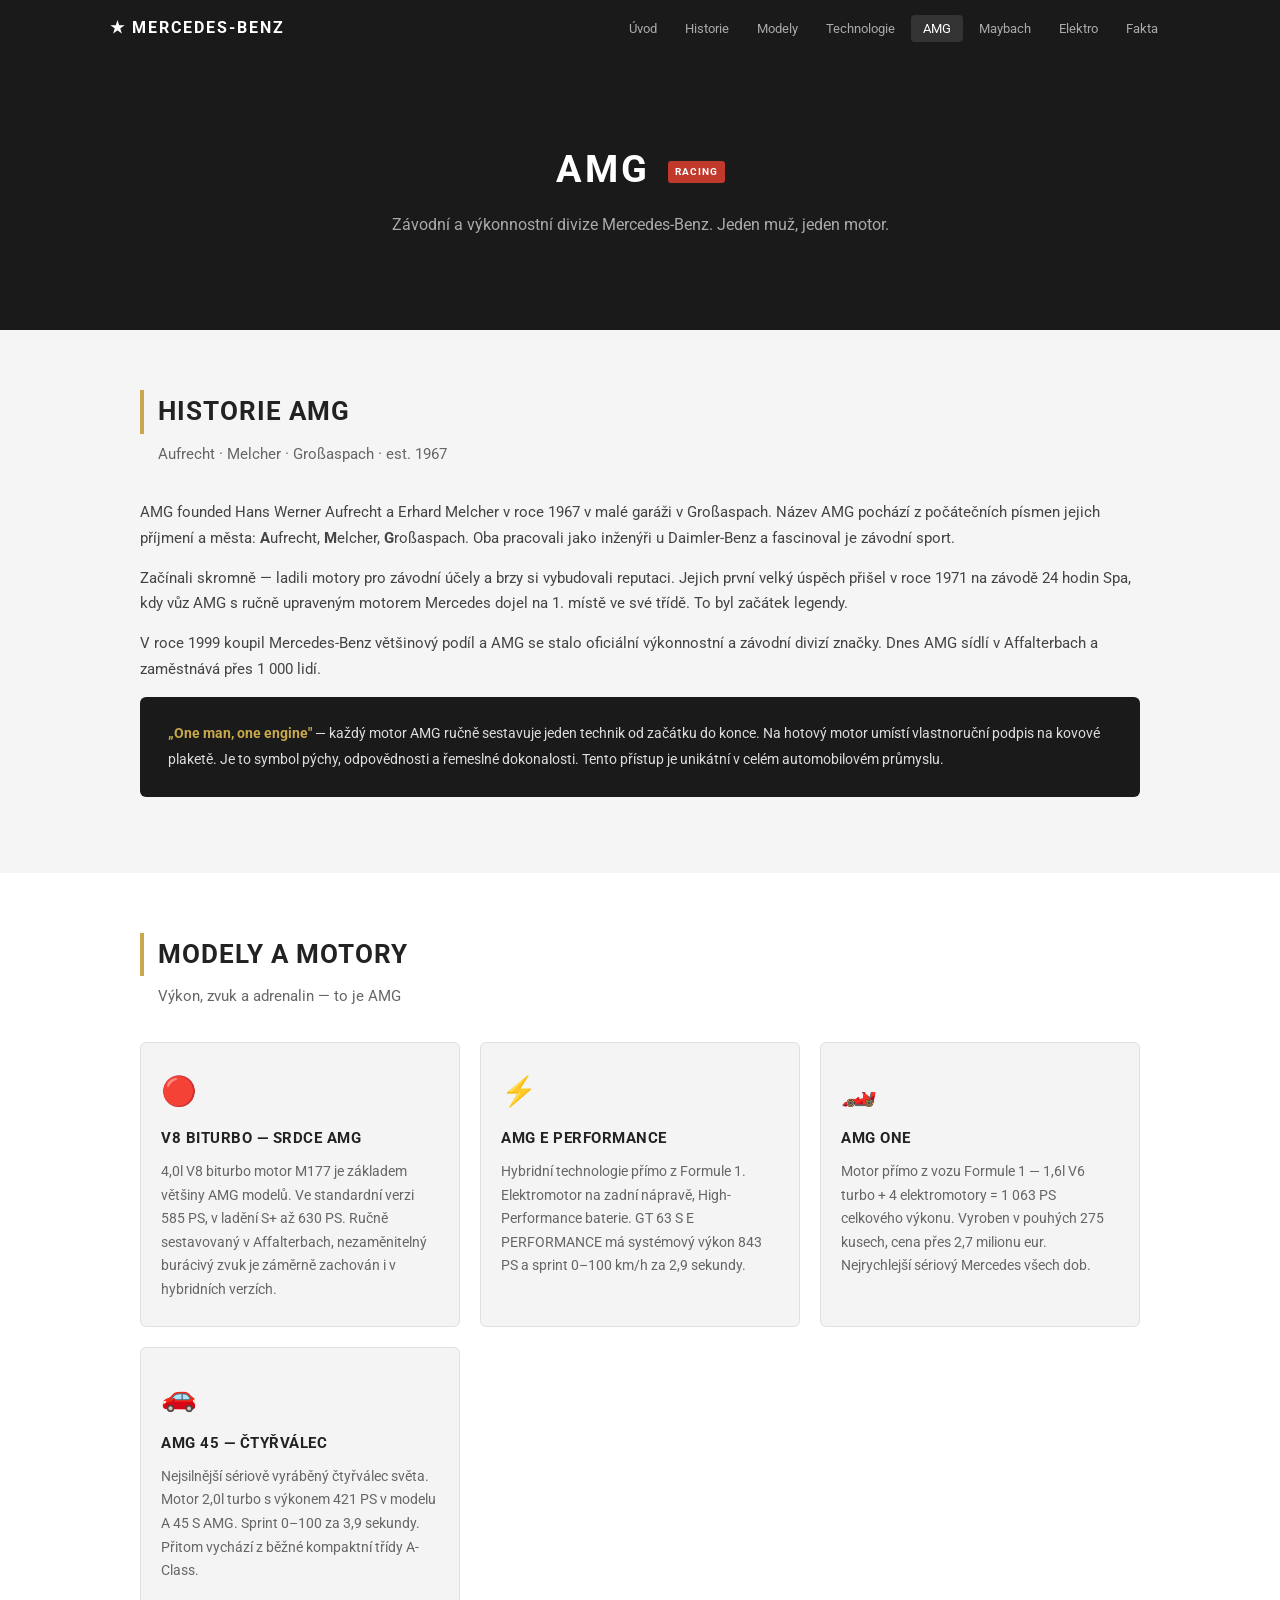
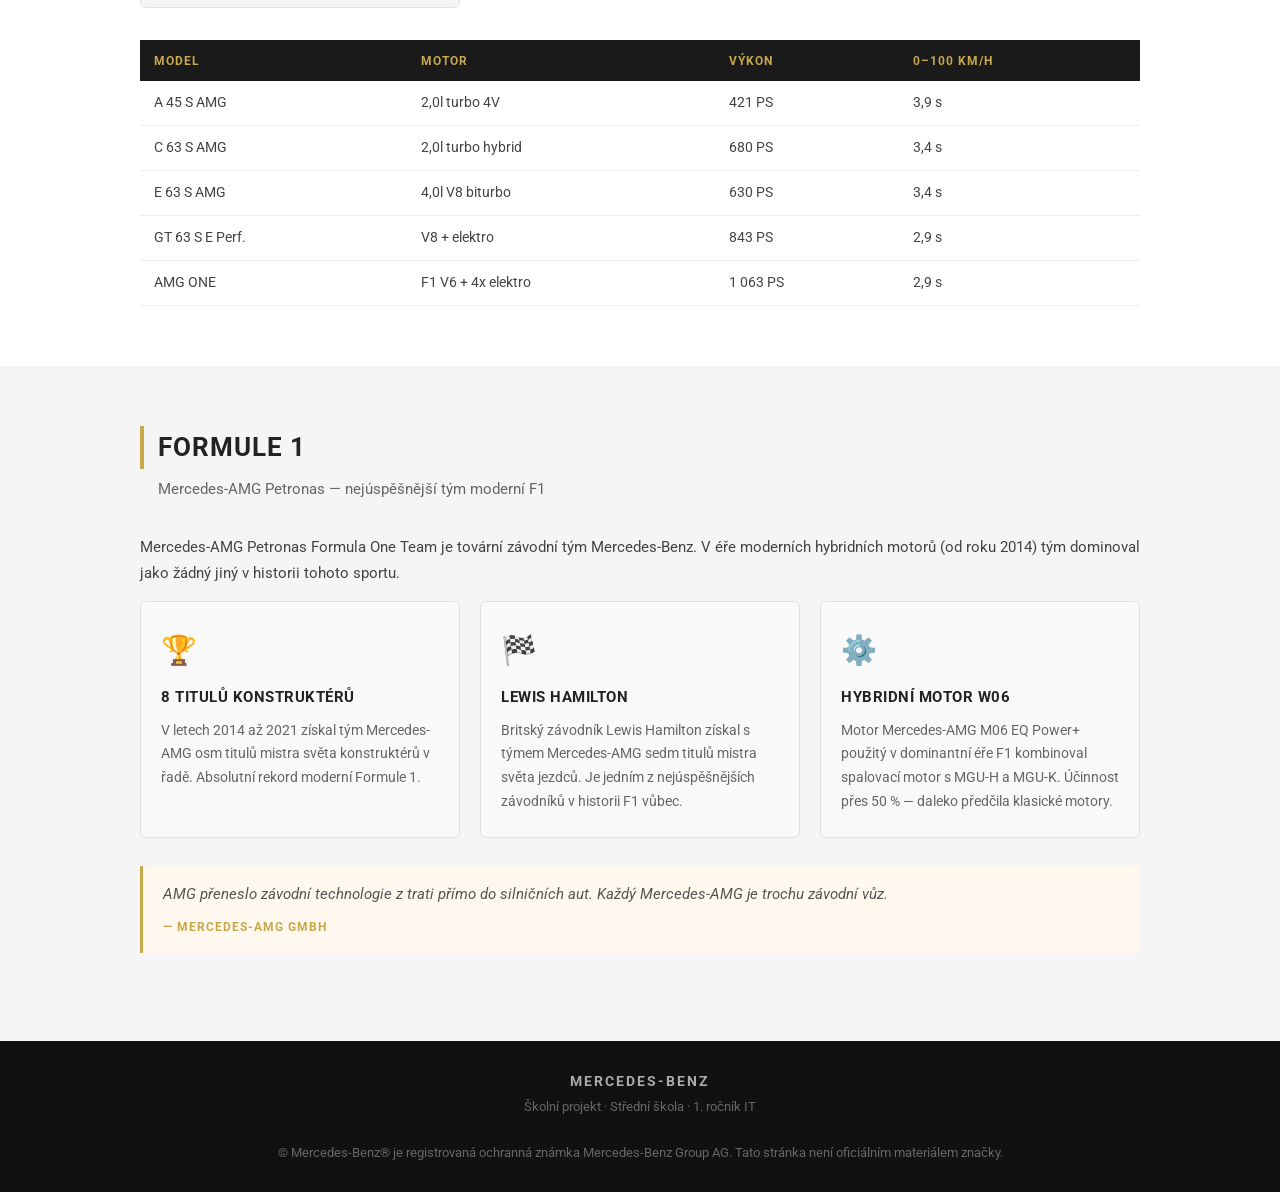
==== amg.html @ 207a14f9 "Add files via upload" ====
<!DOCTYPE html>
<html lang="cs">
<head>
  <meta charset="UTF-8" />
  <meta name="viewport" content="width=device-width, initial-scale=1.0" />
  <title>AMG — Mercedes-Benz</title>
  <link href="https://fonts.googleapis.com/css2?family=Roboto:wght@300;400;700&display=swap" rel="stylesheet" />
  <link rel="stylesheet" href="style.css" />
</head>
<body>

<nav>
  <div class="nav-inner">
    <a class="nav-logo" href="index.html">★ Mercedes-Benz</a>
    <ul class="nav-links">
      <li><a href="index.html">Úvod</a></li>
      <li><a href="historie.html">Historie</a></li>
      <li><a href="modely.html">Modely</a></li>
      <li><a href="technologie.html">Technologie</a></li>
      <li><a href="amg.html" class="active">AMG</a></li>
      <li><a href="maybach.html">Maybach</a></li>
      <li><a href="elektro.html">Elektro</a></li>
      <li><a href="fakta.html">Fakta</a></li>
    </ul>
    <button class="hamburger" onclick="toggleMenu()" aria-label="Menu">
      <span></span><span></span><span></span>
    </button>
  </div>
  <div class="mobile-menu" id="mobileMenu">
    <a href="index.html"       onclick="closeMenu()">Úvod</a>
    <a href="historie.html"    onclick="closeMenu()">Historie</a>
    <a href="modely.html"      onclick="closeMenu()">Modely</a>
    <a href="technologie.html" onclick="closeMenu()">Technologie</a>
    <a href="amg.html"         onclick="closeMenu()">AMG</a>
    <a href="maybach.html"     onclick="closeMenu()">Maybach</a>
    <a href="elektro.html"     onclick="closeMenu()">Elektro</a>
    <a href="fakta.html"       onclick="closeMenu()">Fakta</a>
  </div>
</nav>

<div class="hero">
  <h1>AMG <span class="badge badge-amg">Racing</span></h1>
  <p>Závodní a výkonnostní divize Mercedes-Benz. Jeden muž, jeden motor.</p>
</div>

<section>
  <div class="container">
    <h2 class="section-title">Historie AMG</h2>
    <p class="section-subtitle">Aufrecht · Melcher · Großaspach · est. 1967</p>

    <p>AMG founded Hans Werner Aufrecht a Erhard Melcher v roce 1967 v malé garáži v Großaspach. Název AMG pochází z počátečních písmen jejich příjmení a města: <strong>A</strong>ufrecht, <strong>M</strong>elcher, <strong>G</strong>roßaspach. Oba pracovali jako inženýři u Daimler-Benz a fascinoval je závodní sport.</p>

    <p>Začínali skromně — ladili motory pro závodní účely a brzy si vybudovali reputaci. Jejich první velký úspěch přišel v roce 1971 na závodě 24 hodin Spa, kdy vůz AMG s ručně upraveným motorem Mercedes dojel na 1. místě ve své třídě. To byl začátek legendy.</p>

    <p>V roce 1999 koupil Mercedes-Benz většinový podíl a AMG se stalo oficiální výkonnostní a závodní divizí značky. Dnes AMG sídlí v Affalterbach a zaměstnává přes 1 000 lidí.</p>

    <div class="fact-box">
      <strong>„One man, one engine"</strong> — každý motor AMG ručně sestavuje jeden technik od začátku do konce. Na hotový motor umístí vlastnoruční podpis na kovové plaketě. Je to symbol pýchy, odpovědnosti a řemeslné dokonalosti. Tento přístup je unikátní v celém automobilovém průmyslu.
    </div>
  </div>
</section>

<section>
  <div class="container">
    <h2 class="section-title">Modely a motory</h2>
    <p class="section-subtitle">Výkon, zvuk a adrenalin — to je AMG</p>

    <div class="cards">
      <div class="card">
        <div class="card-icon">🔴</div>
        <div class="card-title">V8 Biturbo — srdce AMG</div>
        <p>4,0l V8 biturbo motor M177 je základem většiny AMG modelů. Ve standardní verzi 585 PS, v ladění S+ až 630 PS. Ručně sestavovaný v Affalterbach, nezaměnitelný burácivý zvuk je záměrně zachován i v hybridních verzích.</p>
      </div>
      <div class="card">
        <div class="card-icon">⚡</div>
        <div class="card-title">AMG E PERFORMANCE</div>
        <p>Hybridní technologie přímo z Formule 1. Elektromotor na zadní nápravě, High-Performance baterie. GT 63 S E PERFORMANCE má systémový výkon 843 PS a sprint 0–100 km/h za 2,9 sekundy.</p>
      </div>
      <div class="card">
        <div class="card-icon">🏎️</div>
        <div class="card-title">AMG ONE</div>
        <p>Motor přímo z vozu Formule 1 — 1,6l V6 turbo + 4 elektromotory = 1 063 PS celkového výkonu. Vyroben v pouhých 275 kusech, cena přes 2,7 milionu eur. Nejrychlejší sériový Mercedes všech dob.</p>
      </div>
      <div class="card">
        <div class="card-icon">🚗</div>
        <div class="card-title">AMG 45 — čtyřválec</div>
        <p>Nejsilnější sériově vyráběný čtyřválec světa. Motor 2,0l turbo s výkonem 421 PS v modelu A 45 S AMG. Sprint 0–100 za 3,9 sekundy. Přitom vychází z běžné kompaktní třídy A-Class.</p>
      </div>
    </div>

    <table style="margin-top:32px">
      <thead>
        <tr>
          <th>Model</th>
          <th>Motor</th>
          <th>Výkon</th>
          <th>0–100 km/h</th>
        </tr>
      </thead>
      <tbody>
        <tr><td>A 45 S AMG</td><td>2,0l turbo 4V</td><td>421 PS</td><td>3,9 s</td></tr>
        <tr><td>C 63 S AMG</td><td>2,0l turbo hybrid</td><td>680 PS</td><td>3,4 s</td></tr>
        <tr><td>E 63 S AMG</td><td>4,0l V8 biturbo</td><td>630 PS</td><td>3,4 s</td></tr>
        <tr><td>GT 63 S E Perf.</td><td>V8 + elektro</td><td>843 PS</td><td>2,9 s</td></tr>
        <tr><td>AMG ONE</td><td>F1 V6 + 4x elektro</td><td>1 063 PS</td><td>2,9 s</td></tr>
      </tbody>
    </table>
  </div>
</section>

<section>
  <div class="container">
    <h2 class="section-title">Formule 1</h2>
    <p class="section-subtitle">Mercedes-AMG Petronas — nejúspěšnější tým moderní F1</p>

    <p>Mercedes-AMG Petronas Formula One Team je tovární závodní tým Mercedes-Benz. V éře moderních hybridních motorů (od roku 2014) tým dominoval jako žádný jiný v historii tohoto sportu.</p>

    <div class="cards">
      <div class="card">
        <div class="card-icon">🏆</div>
        <div class="card-title">8 titulů konstruktérů</div>
        <p>V letech 2014 až 2021 získal tým Mercedes-AMG osm titulů mistra světa konstruktérů v řadě. Absolutní rekord moderní Formule 1.</p>
      </div>
      <div class="card">
        <div class="card-icon">🏁</div>
        <div class="card-title">Lewis Hamilton</div>
        <p>Britský závodník Lewis Hamilton získal s týmem Mercedes-AMG sedm titulů mistra světa jezdců. Je jedním z nejúspěšnějších závodníků v historii F1 vůbec.</p>
      </div>
      <div class="card">
        <div class="card-icon">⚙️</div>
        <div class="card-title">Hybridní motor W06</div>
        <p>Motor Mercedes-AMG M06 EQ Power+ použitý v dominantní éře F1 kombinoval spalovací motor s MGU-H a MGU-K. Účinnost přes 50 % — daleko předčila klasické motory.</p>
      </div>
    </div>

    <blockquote>
      AMG přeneslo závodní technologie z trati přímo do silničních aut. Každý Mercedes-AMG je trochu závodní vůz.
      <cite>— Mercedes-AMG GmbH</cite>
    </blockquote>
  </div>
</section>

<footer>
  <strong style="color:#aaa;letter-spacing:2px;font-size:0.9rem">MERCEDES-BENZ</strong><br>
  <span>Školní projekt · Střední škola · 1. ročník IT</span><br><br>
  <span>© Mercedes-Benz® je registrovaná ochranná známka Mercedes-Benz Group AG. Tato stránka není oficiálním materiálem značky.</span>
</footer>

<script>
  function toggleMenu() { document.getElementById('mobileMenu').classList.toggle('open'); }
  function closeMenu()  { document.getElementById('mobileMenu').classList.remove('open'); }
</script>
</body>
</html>
---- style.css ----
* {
  margin: 0;
  padding: 0;
  box-sizing: border-box;
}

body {
  font-family: 'Roboto', sans-serif;
  font-weight: 400;
  background: #f5f5f5;
  color: #222;
  line-height: 1.7;
}

nav {
  background: #1a1a1a;
  position: sticky;
  top: 0;
  z-index: 100;
}

.nav-inner {
  max-width: 1100px;
  margin: 0 auto;
  display: flex;
  align-items: center;
  justify-content: space-between;
  padding: 0 20px;
  height: 56px;
}

.nav-logo {
  color: #fff;
  font-weight: 700;
  font-size: 1rem;
  letter-spacing: 2px;
  text-transform: uppercase;
  text-decoration: none;
}

.nav-links {
  list-style: none;
  display: flex;
  gap: 4px;
}

.nav-links a {
  color: #aaa;
  text-decoration: none;
  font-size: 0.82rem;
  padding: 6px 12px;
  border-radius: 4px;
  transition: background 0.2s, color 0.2s;
}

.nav-links a:hover,
.nav-links a.active {
  background: #333;
  color: #fff;
}

.hamburger {
  display: none;
  flex-direction: column;
  gap: 5px;
  cursor: pointer;
  background: none;
  border: none;
  padding: 4px;
}
.hamburger span {
  display: block;
  width: 24px;
  height: 2px;
  background: #fff;
}

.mobile-menu {
  display: none;
  background: #1a1a1a;
  padding: 10px 20px 16px;
}
.mobile-menu.open { display: block; }
.mobile-menu a {
  display: block;
  color: #ccc;
  text-decoration: none;
  padding: 10px 0;
  border-bottom: 1px solid #2a2a2a;
  font-size: 0.9rem;
}

.hero {
  background: #1a1a1a;
  color: #fff;
  text-align: center;
  padding: 80px 20px 60px;
}

.hero h1 {
  font-size: 2.4rem;
  font-weight: 700;
  letter-spacing: 3px;
  text-transform: uppercase;
  margin-bottom: 10px;
}

.hero p {
  color: #aaa;
  font-size: 1rem;
  max-width: 560px;
  margin: 0 auto 32px;
}

section {
  padding: 60px 20px;
}

.container {
  max-width: 1000px;
  margin: 0 auto;
}

.section-title {
  font-size: 1.6rem;
  font-weight: 700;
  margin-bottom: 8px;
  text-transform: uppercase;
  letter-spacing: 1px;
  border-left: 4px solid #c8a84b;
  padding-left: 14px;
}

.section-subtitle {
  color: #666;
  margin-bottom: 32px;
  font-size: 0.95rem;
  padding-left: 18px;
}

section:nth-child(even) {
  background: #fff;
}

p {
  margin-bottom: 14px;
  color: #444;
  font-size: 0.95rem;
}

.timeline {
  border-left: 2px solid #ddd;
  padding-left: 28px;
  margin-top: 8px;
}

.tl-item {
  position: relative;
  margin-bottom: 32px;
}

.tl-item::before {
  content: '';
  position: absolute;
  left: -35px;
  top: 5px;
  width: 12px;
  height: 12px;
  border-radius: 50%;
  background: #c8a84b;
  border: 2px solid #fff;
  box-shadow: 0 0 0 2px #c8a84b;
}

.tl-year {
  font-size: 0.75rem;
  font-weight: 700;
  color: #c8a84b;
  text-transform: uppercase;
  letter-spacing: 2px;
  margin-bottom: 4px;
}

.tl-heading {
  font-size: 1rem;
  font-weight: 700;
  color: #222;
  margin-bottom: 6px;
}

.tl-text {
  font-size: 0.9rem;
  color: #555;
  line-height: 1.7;
}

.cards {
  display: grid;
  grid-template-columns: repeat(auto-fit, minmax(260px, 1fr));
  gap: 20px;
  margin-top: 8px;
}

.card {
  background: #f9f9f9;
  border: 1px solid #e0e0e0;
  border-radius: 6px;
  padding: 24px 20px;
  transition: box-shadow 0.2s;
}

section:nth-child(even) .card {
  background: #f4f4f4;
}

.card:hover {
  box-shadow: 0 4px 16px rgba(0,0,0,0.08);
}

.card-icon {
  font-size: 1.8rem;
  margin-bottom: 10px;
}

.card-title {
  font-weight: 700;
  font-size: 0.95rem;
  margin-bottom: 8px;
  text-transform: uppercase;
  letter-spacing: 0.5px;
}

.card p {
  font-size: 0.87rem;
  color: #666;
  margin: 0;
}

table {
  width: 100%;
  border-collapse: collapse;
  font-size: 0.88rem;
  margin-top: 8px;
}

th {
  background: #1a1a1a;
  color: #c8a84b;
  text-align: left;
  padding: 10px 14px;
  font-size: 0.78rem;
  letter-spacing: 1px;
  text-transform: uppercase;
}

td {
  padding: 10px 14px;
  border-bottom: 1px solid #eee;
  color: #444;
}

tr:hover td {
  background: #fafafa;
}

section:nth-child(even) tr:hover td {
  background: #f0f0f0;
}

.fact-box {
  background: #1a1a1a;
  color: #ddd;
  border-radius: 6px;
  padding: 24px 28px;
  margin-bottom: 16px;
  font-size: 0.9rem;
  line-height: 1.8;
}

.fact-box strong {
  color: #c8a84b;
}

.numbers {
  display: flex;
  flex-wrap: wrap;
  gap: 0;
  border: 1px solid #e0e0e0;
  border-radius: 6px;
  overflow: hidden;
  margin-bottom: 32px;
}

.num-item {
  flex: 1 1 140px;
  text-align: center;
  padding: 24px 16px;
  border-right: 1px solid #e0e0e0;
}

.num-item:last-child { border-right: none; }

.num-val {
  font-size: 1.8rem;
  font-weight: 700;
  color: #1a1a1a;
}

.num-lbl {
  font-size: 0.72rem;
  color: #888;
  text-transform: uppercase;
  letter-spacing: 1px;
  margin-top: 4px;
}

.badge {
  display: inline-block;
  font-size: 0.65rem;
  font-weight: 700;
  letter-spacing: 1px;
  text-transform: uppercase;
  padding: 2px 7px;
  border-radius: 3px;
  margin-left: 6px;
  vertical-align: middle;
}
.badge-amg     { background: #c0392b; color: #fff; }
.badge-eq      { background: #27ae60; color: #fff; }
.badge-maybach { background: #c8a84b; color: #fff; }

.maybach-header {
  background: linear-gradient(135deg, #1a1a1a 0%, #2d2d2d 100%);
  border-radius: 6px;
  padding: 32px 28px;
  margin-bottom: 24px;
  color: #fff;
}

.maybach-header h3 {
  font-size: 1.4rem;
  font-weight: 300;
  letter-spacing: 4px;
  text-transform: uppercase;
  color: #c8a84b;
  margin-bottom: 8px;
}

.maybach-header p {
  color: #aaa;
  font-size: 0.9rem;
  margin: 0;
}

blockquote {
  border-left: 3px solid #c8a84b;
  padding: 16px 20px;
  background: #fff8ee;
  margin: 28px 0;
  border-radius: 0 4px 4px 0;
  font-style: italic;
  color: #555;
  font-size: 0.95rem;
}

blockquote cite {
  display: block;
  margin-top: 8px;
  font-style: normal;
  font-size: 0.78rem;
  color: #c8a84b;
  font-weight: 700;
  letter-spacing: 1px;
  text-transform: uppercase;
}

section:nth-child(even) blockquote {
  background: #f0e8d8;
}

footer {
  background: #111;
  color: #666;
  text-align: center;
  padding: 28px 20px;
  font-size: 0.8rem;
  line-height: 1.8;
}

.project-note {
  margin-top: 32px;
  padding: 20px 24px;
  background: #f0f0f0;
  border-radius: 6px;
  font-size: 0.82rem;
  color: #888;
  border: 1px solid #e0e0e0;
}

.project-note strong {
  color: #444;
  display: block;
  margin-bottom: 6px;
}

@media (max-width: 700px) {
  .nav-links { display: none; }
  .hamburger { display: flex; }

  .hero h1 { font-size: 1.7rem; }
  .hero-stats { gap: 24px; }

  .numbers { flex-direction: column; }
  .num-item { border-right: none; border-bottom: 1px solid #e0e0e0; }
  .num-item:last-child { border-bottom: none; }

  section { padding: 44px 16px; }
}
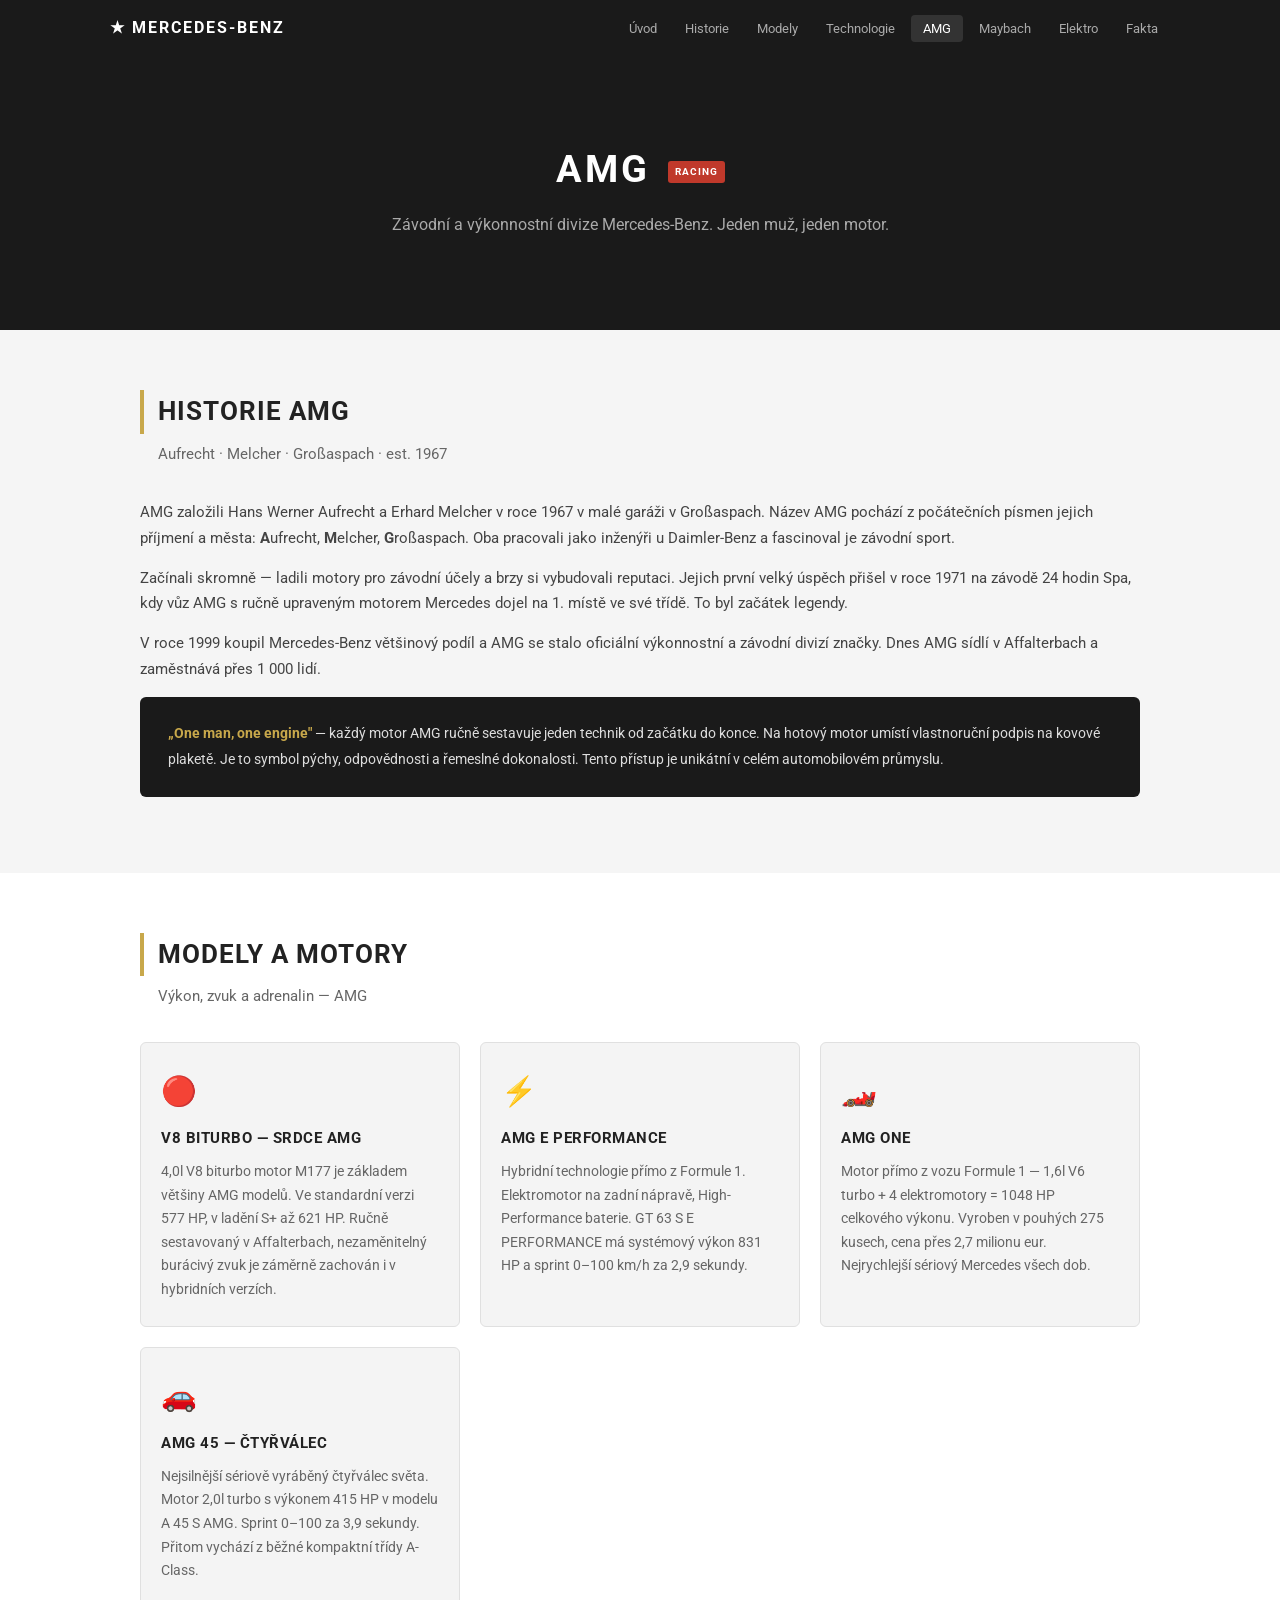
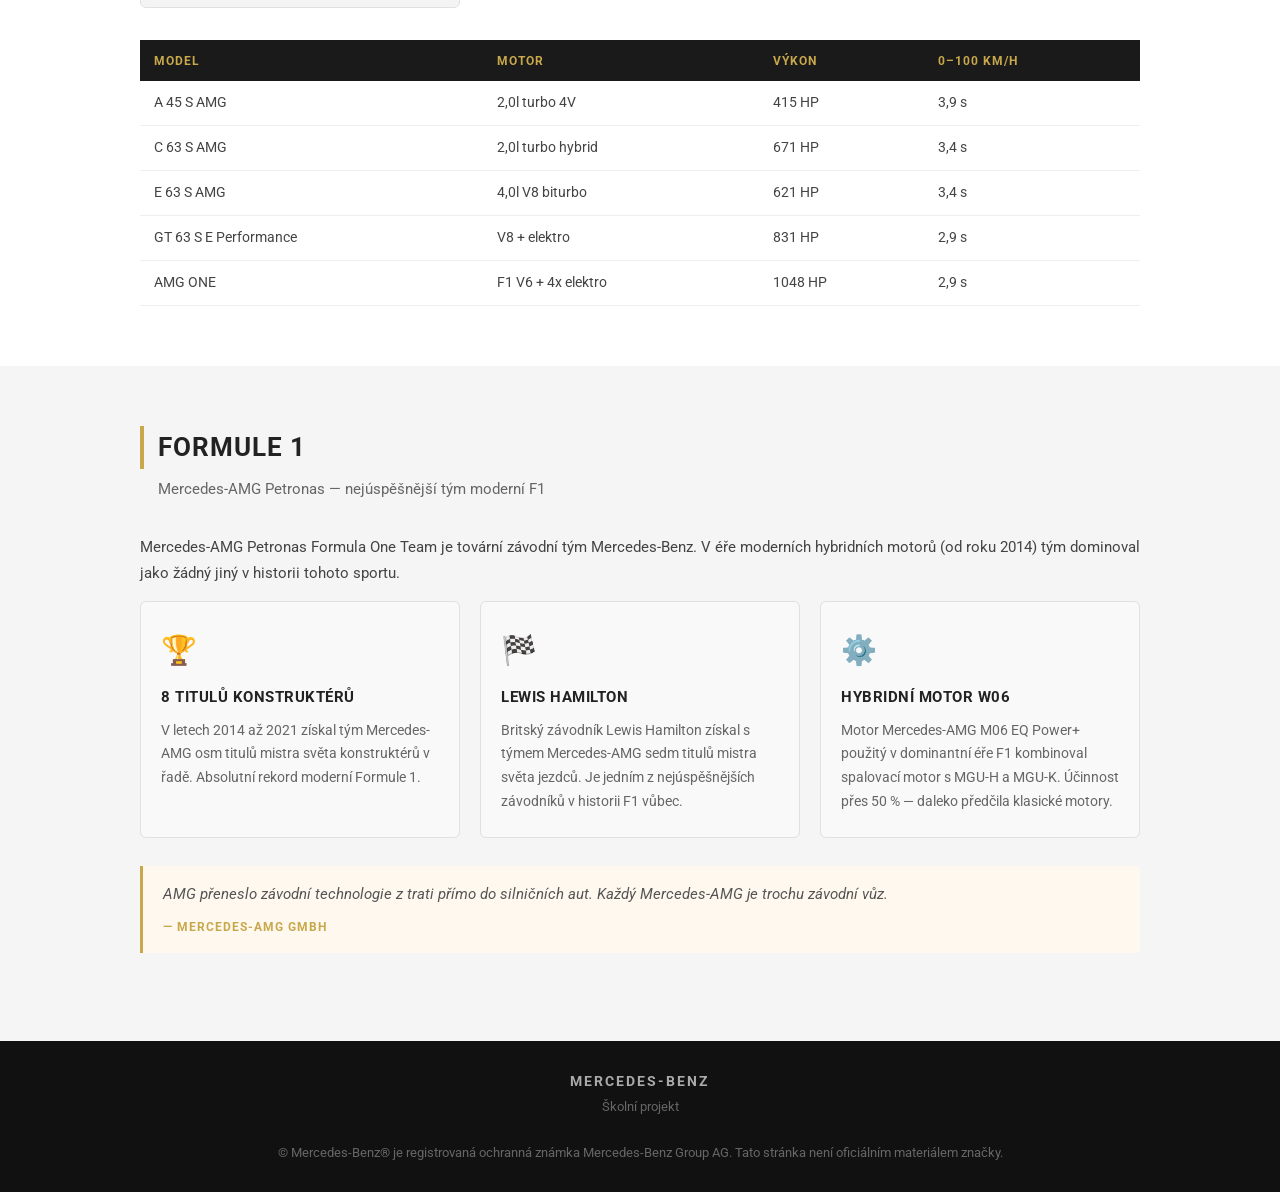
==== commit 9a5a8b5b: "Update amg.html" ====
--- a/amg.html
+++ b/amg.html
@@ -48,7 +48,7 @@
     <h2 class="section-title">Historie AMG</h2>
     <p class="section-subtitle">Aufrecht · Melcher · Großaspach · est. 1967</p>
 
-    <p>AMG founded Hans Werner Aufrecht a Erhard Melcher v roce 1967 v malé garáži v Großaspach. Název AMG pochází z počátečních písmen jejich příjmení a města: <strong>A</strong>ufrecht, <strong>M</strong>elcher, <strong>G</strong>roßaspach. Oba pracovali jako inženýři u Daimler-Benz a fascinoval je závodní sport.</p>
+    <p>AMG založili Hans Werner Aufrecht a Erhard Melcher v roce 1967 v malé garáži v Großaspach. Název AMG pochází z počátečních písmen jejich příjmení a města: <strong>A</strong>ufrecht, <strong>M</strong>elcher, <strong>G</strong>roßaspach. Oba pracovali jako inženýři u Daimler-Benz a fascinoval je závodní sport.</p>
 
     <p>Začínali skromně — ladili motory pro závodní účely a brzy si vybudovali reputaci. Jejich první velký úspěch přišel v roce 1971 na závodě 24 hodin Spa, kdy vůz AMG s ručně upraveným motorem Mercedes dojel na 1. místě ve své třídě. To byl začátek legendy.</p>
 
@@ -63,28 +63,28 @@
 <section>
   <div class="container">
     <h2 class="section-title">Modely a motory</h2>
-    <p class="section-subtitle">Výkon, zvuk a adrenalin — to je AMG</p>
+    <p class="section-subtitle">Výkon, zvuk a adrenalin — AMG</p>
 
     <div class="cards">
       <div class="card">
         <div class="card-icon">🔴</div>
         <div class="card-title">V8 Biturbo — srdce AMG</div>
-        <p>4,0l V8 biturbo motor M177 je základem většiny AMG modelů. Ve standardní verzi 585 PS, v ladění S+ až 630 PS. Ručně sestavovaný v Affalterbach, nezaměnitelný burácivý zvuk je záměrně zachován i v hybridních verzích.</p>
+        <p>4,0l V8 biturbo motor M177 je základem většiny AMG modelů. Ve standardní verzi 577 HP, v ladění S+ až 621 HP. Ručně sestavovaný v Affalterbach, nezaměnitelný burácivý zvuk je záměrně zachován i v hybridních verzích.</p>
       </div>
       <div class="card">
         <div class="card-icon">⚡</div>
         <div class="card-title">AMG E PERFORMANCE</div>
-        <p>Hybridní technologie přímo z Formule 1. Elektromotor na zadní nápravě, High-Performance baterie. GT 63 S E PERFORMANCE má systémový výkon 843 PS a sprint 0–100 km/h za 2,9 sekundy.</p>
+        <p>Hybridní technologie přímo z Formule 1. Elektromotor na zadní nápravě, High-Performance baterie. GT 63 S E PERFORMANCE má systémový výkon 831 HP a sprint 0–100 km/h za 2,9 sekundy.</p>
       </div>
       <div class="card">
         <div class="card-icon">🏎️</div>
         <div class="card-title">AMG ONE</div>
-        <p>Motor přímo z vozu Formule 1 — 1,6l V6 turbo + 4 elektromotory = 1 063 PS celkového výkonu. Vyroben v pouhých 275 kusech, cena přes 2,7 milionu eur. Nejrychlejší sériový Mercedes všech dob.</p>
+        <p>Motor přímo z vozu Formule 1 — 1,6l V6 turbo + 4 elektromotory = 1048 HP celkového výkonu. Vyroben v pouhých 275 kusech, cena přes 2,7 milionu eur. Nejrychlejší sériový Mercedes všech dob.</p>
       </div>
       <div class="card">
         <div class="card-icon">🚗</div>
         <div class="card-title">AMG 45 — čtyřválec</div>
-        <p>Nejsilnější sériově vyráběný čtyřválec světa. Motor 2,0l turbo s výkonem 421 PS v modelu A 45 S AMG. Sprint 0–100 za 3,9 sekundy. Přitom vychází z běžné kompaktní třídy A-Class.</p>
+        <p>Nejsilnější sériově vyráběný čtyřválec světa. Motor 2,0l turbo s výkonem 415 HP v modelu A 45 S AMG. Sprint 0–100 za 3,9 sekundy. Přitom vychází z běžné kompaktní třídy A-Class.</p>
       </div>
     </div>
 
@@ -98,11 +98,11 @@
         </tr>
       </thead>
       <tbody>
-        <tr><td>A 45 S AMG</td><td>2,0l turbo 4V</td><td>421 PS</td><td>3,9 s</td></tr>
-        <tr><td>C 63 S AMG</td><td>2,0l turbo hybrid</td><td>680 PS</td><td>3,4 s</td></tr>
-        <tr><td>E 63 S AMG</td><td>4,0l V8 biturbo</td><td>630 PS</td><td>3,4 s</td></tr>
-        <tr><td>GT 63 S E Perf.</td><td>V8 + elektro</td><td>843 PS</td><td>2,9 s</td></tr>
-        <tr><td>AMG ONE</td><td>F1 V6 + 4x elektro</td><td>1 063 PS</td><td>2,9 s</td></tr>
+        <tr><td>A 45 S AMG</td><td>2,0l turbo 4V</td><td>415 HP</td><td>3,9 s</td></tr>
+        <tr><td>C 63 S AMG</td><td>2,0l turbo hybrid</td><td>671 HP</td><td>3,4 s</td></tr>
+        <tr><td>E 63 S AMG</td><td>4,0l V8 biturbo</td><td>621 HP</td><td>3,4 s</td></tr>
+        <tr><td>GT 63 S E Performance</td><td>V8 + elektro</td><td>831 HP</td><td>2,9 s</td></tr>
+        <tr><td>AMG ONE</td><td>F1 V6 + 4x elektro</td><td>1048 HP</td><td>2,9 s</td></tr>
       </tbody>
     </table>
   </div>
@@ -142,7 +142,7 @@
 
 <footer>
   <strong style="color:#aaa;letter-spacing:2px;font-size:0.9rem">MERCEDES-BENZ</strong><br>
-  <span>Školní projekt · Střední škola · 1. ročník IT</span><br><br>
+  <span>Školní projekt</span><br><br>
   <span>© Mercedes-Benz® je registrovaná ochranná známka Mercedes-Benz Group AG. Tato stránka není oficiálním materiálem značky.</span>
 </footer>
 
